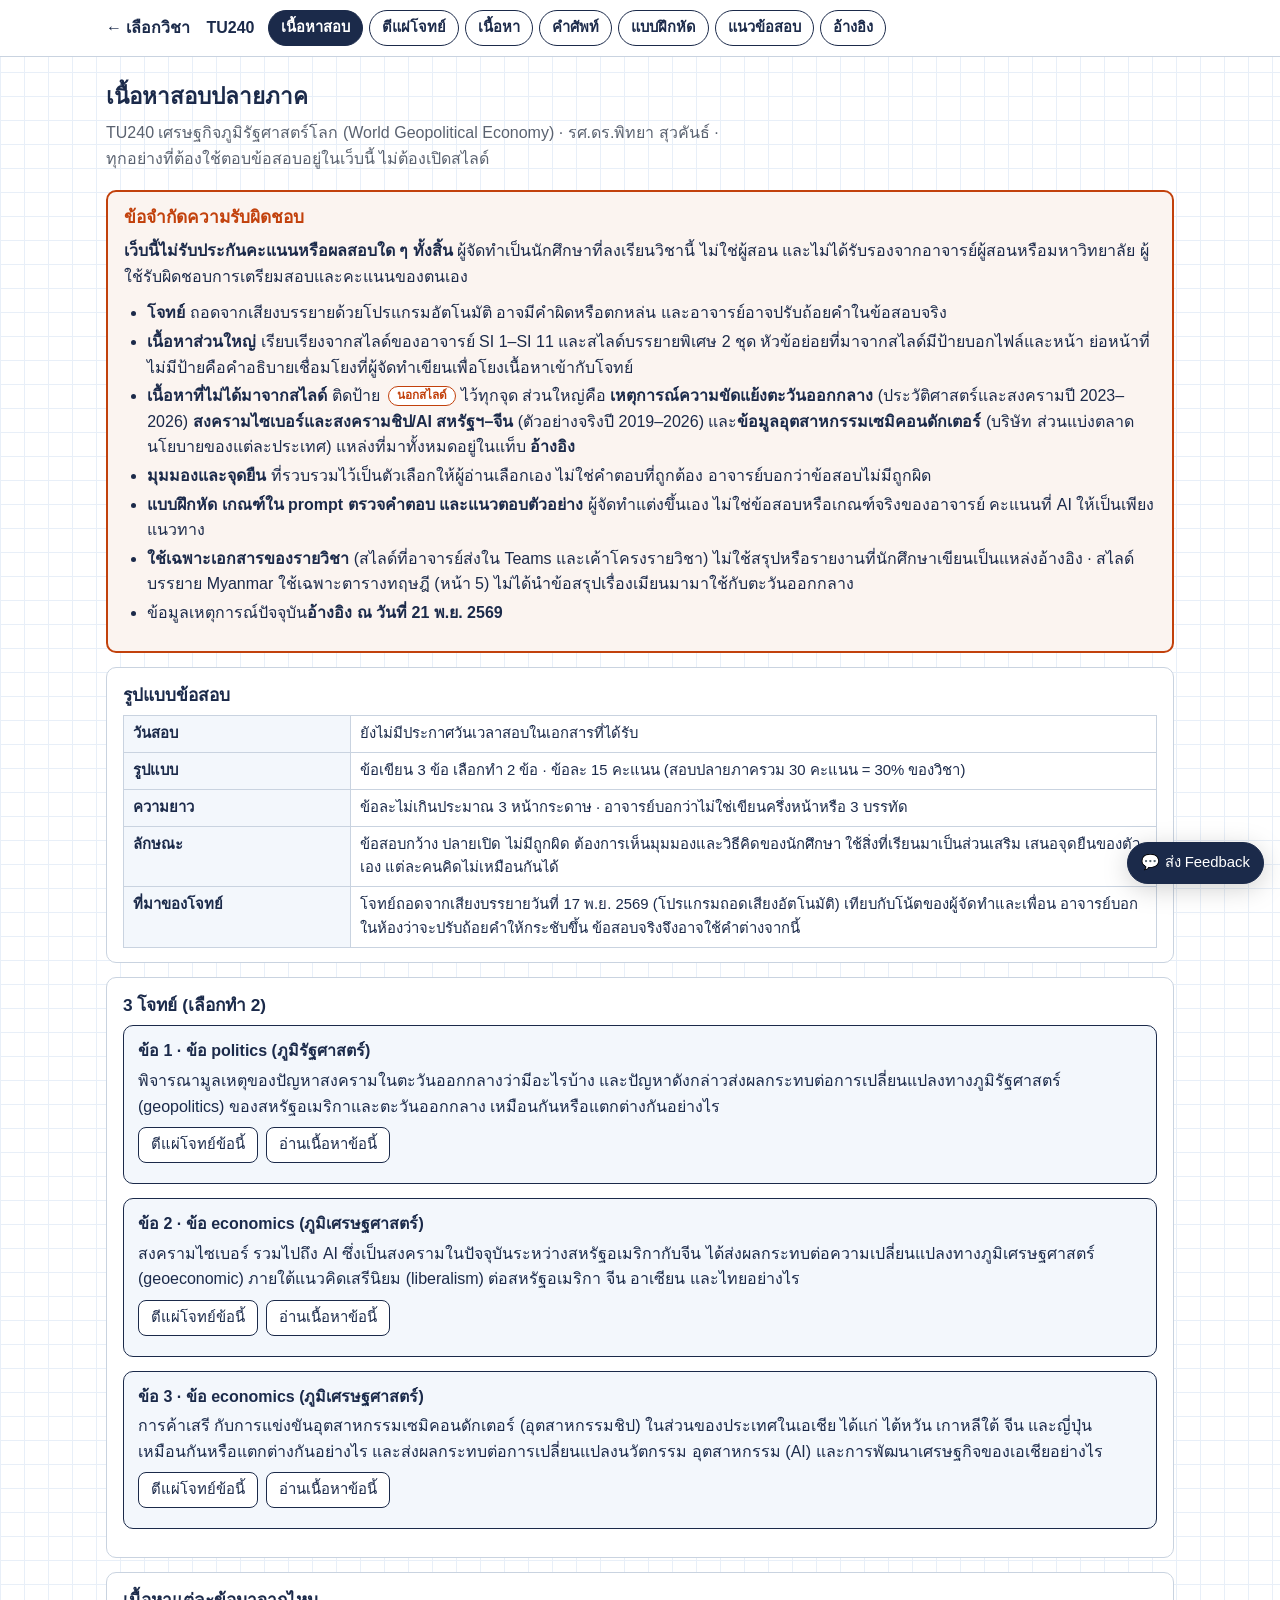
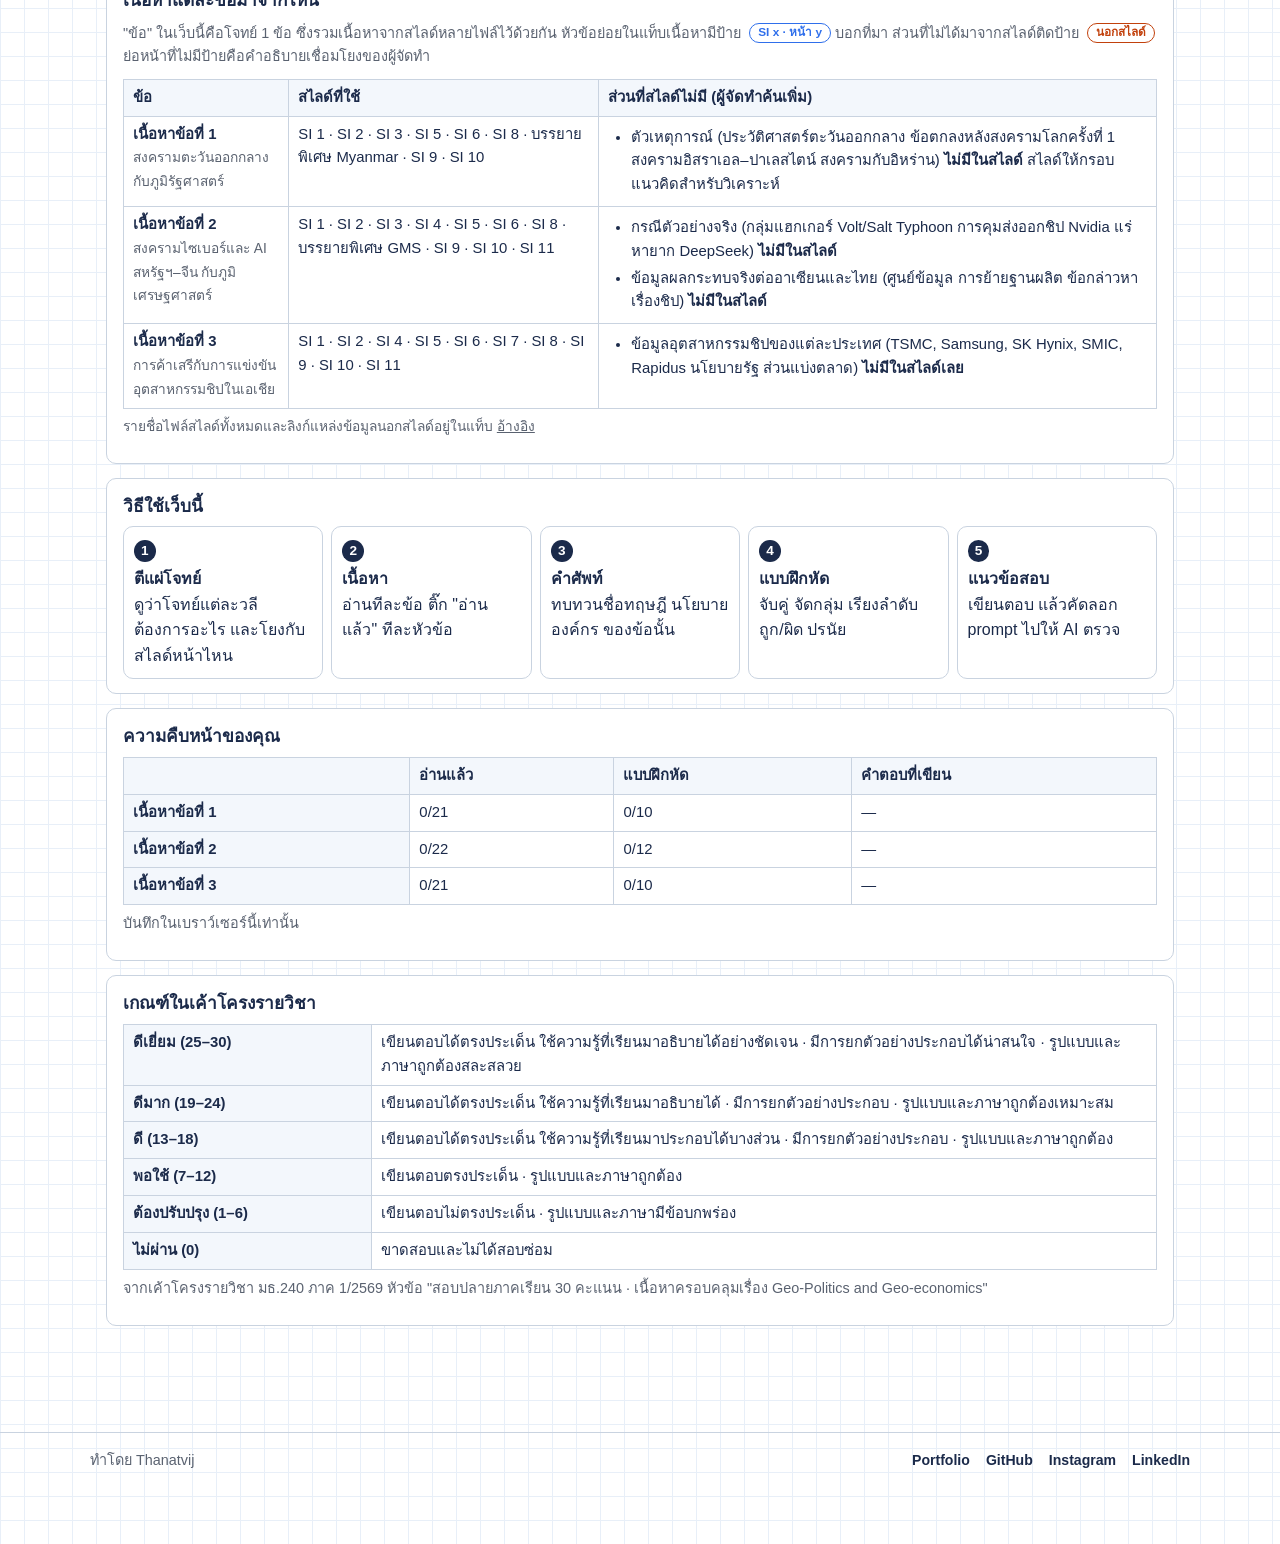
==== tu240/index.html @ 72156dab "Add TU240 World Geopolitical Economy study page Co-Authored-By: Claude Opus 5.5 <noreply@anthropic.c" ====
<!DOCTYPE html>
<html lang="th">
<head>
<meta charset="utf-8">
<!-- Google tag (gtag.js) -->
<script async src="https://www.googletagmanager.com/gtag/js?id=G-EE4KQJKJ57"></script>
<script>
  window.dataLayer = window.dataLayer || [];
  function gtag(){dataLayer.push(arguments);}
  gtag('js', new Date());

  gtag('config', 'G-EE4KQJKJ57');
</script>
<meta name="viewport" content="width=device-width, initial-scale=1, viewport-fit=cover">
<title>TU240 · ห้องติวสอบ</title>
<link rel="icon" href="../favicon.svg">
<link rel="stylesheet" href="../shared/style.css">
<style>
.panel{display:none}.panel.on{display:block}
.top .in{row-gap:6px}
.seg{display:flex;gap:6px;flex-wrap:wrap;margin:6px 0 14px}
.seg button{font:inherit;font-size:.92rem;font-weight:600;border:1.5px solid var(--ink);background:var(--paper);color:var(--ink);padding:6px 12px;border-radius:8px;cursor:pointer;text-align:left}
.seg button[aria-pressed=true]{background:var(--ink);color:var(--paper)}
.seg button small{display:block;font-weight:400;font-size:.78rem;opacity:.85}
.small{font-size:.86rem;color:var(--graphite)}
/* ป้ายที่มา */
.src{display:inline-block;font-size:.74rem;font-weight:600;line-height:1.5;border:1.5px solid var(--focus);color:var(--focus);border-radius:999px;padding:0 8px;margin-left:4px;vertical-align:2px;white-space:nowrap;background:var(--paper)}
.src.out{border-color:var(--warn);color:var(--warn)}
h4 .src{font-weight:600}
.src-line{font-size:.86rem;color:var(--graphite)}
/* เนื้อหา */
.study{display:grid;grid-template-columns:240px minmax(0,1fr);gap:16px;align-items:start}
@media (max-width:860px){.study{grid-template-columns:minmax(0,1fr)}.toc{position:static!important;max-height:none!important}}
.toc{position:sticky;top:64px;background:var(--paper);border:1.5px solid var(--line);border-radius:10px;padding:10px;max-height:calc(100vh - 80px);overflow:auto}
.toc a{display:block;padding:4px 6px;border-radius:6px;text-decoration:none;font-size:.92rem;color:var(--ink)}
.toc a.done::before{content:"✔ ";color:var(--good)}
.toc a:hover{background:var(--soft)}
.bar{height:8px;background:var(--soft);border-radius:99px;overflow:hidden;margin:6px 0 10px}.bar i{display:block;height:100%;background:var(--good);width:0}
.sec figure{margin:12px 0 16px;text-align:center}
.sec figure img{max-width:100%;height:auto;border:1.5px solid var(--line);border-radius:10px;background:#fff}
.sec figcaption,figcaption{font-size:.84rem;color:var(--graphite);margin-top:5px}
.ph .phbox{border:2px dashed var(--line);border-radius:10px;padding:26px 14px;background:repeating-linear-gradient(45deg,var(--soft),var(--soft) 12px,var(--paper) 12px,var(--paper) 24px);color:var(--graphite)}
.ph .phbox b{color:var(--ink)}
.grid3{display:grid;grid-template-columns:repeat(auto-fit,minmax(170px,1fr));gap:8px;margin:10px 0}
.grid3>div{border:1.5px solid var(--line);border-radius:10px;padding:9px 10px;background:var(--paper)}
.grid3 small{color:var(--graphite)}
.two{display:grid;grid-template-columns:repeat(auto-fit,minmax(260px,1fr));gap:10px;margin:10px 0}
.bridge{margin:0 0 12px;padding:8px 12px;border-left:3px solid var(--focus);background:var(--soft);color:var(--ink);font-size:.95em}
.three{display:grid;grid-template-columns:repeat(auto-fit,minmax(200px,1fr));gap:10px;margin:10px 0}
.three>.stance,.two>.stance{margin:0}
.two>figure,.three>figure{min-width:0;margin:0}
.sec figure img{max-width:100%;height:auto}
.two>div{border:1.5px solid var(--line);border-radius:10px;padding:10px 12px;background:var(--paper)}
.two h5,.stance h5{margin:0 0 6px;font-size:1rem}
.stance{border:1.5px solid var(--line);border-left:5px solid var(--focus);border-radius:10px;padding:10px 14px;margin:12px 0;background:var(--paper)}
.stance p{margin:5px 0}
.stance .cite{font-size:.9rem;color:var(--ink);background:var(--soft);border-radius:6px;padding:5px 8px}
.stance .weak{font-size:.9rem;color:var(--graphite)}
.outline li{margin:6px 0}
.readrow{display:flex;justify-content:flex-end;margin-top:8px;font-size:.9rem}
/* โจทย์ */
.qbox{border:1.5px solid var(--ink);border-radius:10px;padding:12px 14px;background:var(--soft);margin-bottom:14px}
.qbox b{display:block;margin-bottom:4px}
.phr{border:1.5px solid var(--line);border-radius:10px;padding:12px 14px;margin:12px 0;background:var(--paper)}
.phr .p{font-size:1.05rem;font-weight:700;background:color-mix(in srgb,var(--hi) 45%,transparent);display:inline;padding:1px 4px;border-radius:4px;box-decoration-break:clone;-webkit-box-decoration-break:clone}
.phr .num{font-family:var(--mono);font-weight:700;color:var(--focus);margin-right:6px}
.slidelist{list-style:none;padding:0;margin:8px 0}
.slidelist li{display:grid;grid-template-columns:230px minmax(0,1fr);gap:8px;border-top:1px dashed var(--line);padding:5px 0}
@media (max-width:640px){.slidelist li{grid-template-columns:1fr}}
.slidelist .fn{font-weight:600}
.slidelist .fn small{display:block;font-weight:400;color:var(--graphite);font-size:.78rem}
.outnote{border-left:4px solid var(--warn);padding:5px 10px;background:color-mix(in srgb,var(--warn) 7%,transparent);border-radius:4px;font-size:.92rem}
.heard{font-size:.92rem;color:var(--graphite);border-left:3px solid var(--line);padding-left:10px;margin:4px 0}
/* คำศัพท์ */
.vtools{display:flex;gap:8px;flex-wrap:wrap;align-items:center;margin:4px 0 12px}
.vtools input[type=search]{font:inherit;flex:1;min-width:200px;padding:7px 10px;border:1.5px solid var(--ink);border-radius:8px;background:var(--paper);color:var(--ink)}
.vgrid{display:grid;grid-template-columns:repeat(auto-fill,minmax(320px,1fr));gap:10px}
.vcard{border:1.5px solid var(--line);border-radius:10px;padding:11px 13px;background:var(--paper)}
.vcard.key{border-left:5px solid var(--hi);background:var(--paper);margin:0}
.vcard h4{margin:0 0 2px;border:0;padding:0;font-size:1.06rem}
.vcard .en{font-size:.86rem;color:var(--graphite);margin-bottom:6px}
.vcard .ty{display:inline-block;font-size:.76rem;font-weight:700;border-radius:6px;padding:1px 8px;background:var(--ink);color:var(--paper);margin-bottom:6px}
.vcard .what{font-weight:600;margin:4px 0}
.vcard .def{margin:4px 0}
.vcard .use,.vcard .vsrc{font-size:.86rem;color:var(--graphite);margin:4px 0 0}
/* แบบฝึกหัด */
.act{border:1.5px solid var(--line);border-radius:10px;padding:14px 16px;margin-bottom:16px;background:var(--paper)}
.act h3{display:flex;gap:8px;align-items:center;flex-wrap:wrap}
.act .tag{font-size:.75rem;font-weight:600;border:1.5px solid var(--focus);color:var(--focus);border-radius:999px;padding:0 8px}
.act .done-chip{font-size:.78rem;font-weight:600;color:var(--good)}
.choice{display:block;width:100%;text-align:left;font:inherit;border:1.5px solid var(--line);background:var(--paper);color:var(--ink);border-radius:8px;padding:7px 10px;margin:5px 0;cursor:pointer}
.choice.right,.ok{border-color:var(--good)!important;background:color-mix(in srgb,var(--good) 16%,transparent)}
.choice.wrong,.bad{border-color:var(--warn)!important;background:color-mix(in srgb,var(--warn) 14%,transparent)}
.mq{margin:0 0 14px}.mq .qtext{font-weight:600}
.explain{font-size:.93rem;margin-top:4px}
.prow{display:grid;grid-template-columns:minmax(0,1fr) minmax(0,1.3fr);gap:8px;align-items:center;border:1.5px solid var(--line);border-radius:8px;padding:6px 8px;margin:6px 0}
@media (max-width:640px){.prow{grid-template-columns:1fr}}
.prow select{font:inherit;width:100%;padding:6px 8px;border:1.5px solid var(--line);border-radius:8px;background:var(--paper);color:var(--ink)}
.prow .fix{grid-column:1/-1;font-size:.88rem;color:var(--graphite)}
.olist{list-style:none;padding:0;margin:8px 0}
.olist li{display:flex;gap:8px;align-items:center;border:1.5px solid var(--line);border-radius:8px;padding:6px 8px;margin:6px 0;background:var(--paper)}
.olist li .n{font-family:var(--mono);font-weight:600;min-width:1.6em}
.olist li .tx{flex:1}
.olist li button{font:inherit;border:1.5px solid var(--ink);background:var(--paper);color:var(--ink);border-radius:6px;padding:0 8px;cursor:pointer;line-height:1.7}
.olist li button:disabled{opacity:.35}
.tfrow{border:1.5px solid var(--line);border-radius:8px;padding:8px 10px;margin:6px 0}
.tfrow .btns{display:flex;gap:6px;margin-top:6px}
.result{font-weight:600;margin-top:6px}
/* แนวข้อสอบ */
.essay{width:100%;min-height:340px;font:inherit;font-size:1rem;line-height:1.7;padding:12px;border:1.5px solid var(--ink);border-radius:10px;background:var(--paper);color:var(--ink);resize:vertical}
.meter{display:flex;gap:10px;flex-wrap:wrap;align-items:center;font-size:.9rem;margin:6px 0}
.meter .m{border:1px dashed var(--line);border-radius:8px;padding:3px 9px}
.meter .m b{font-family:var(--mono)}
.warnline{color:var(--warn);font-weight:600}
.okline{color:var(--good);font-weight:600}
.promptbox{width:100%;min-height:220px;font-family:var(--mono);font-size:.8rem;padding:10px;border:1.5px solid var(--line);border-radius:8px;background:var(--soft);color:var(--ink)}
.checklist label{display:block;margin:3px 0}
.model h3{font-size:1.05rem;margin-top:14px}
/* ภาพรวม */
.stat{border:1px dashed var(--line);border-radius:8px;padding:6px 10px;display:inline-block;margin:0 6px 6px 0}.stat b{font-size:1.05rem}
.flow{display:grid;grid-template-columns:repeat(auto-fit,minmax(150px,1fr));gap:8px;counter-reset:f}
.flow div{border:1.5px solid var(--line);border-radius:10px;padding:10px;background:var(--paper);counter-increment:f}
.flow div::before{content:counter(f);display:inline-block;width:1.6em;height:1.6em;line-height:1.6em;text-align:center;border-radius:50%;background:var(--ink);color:var(--paper);font-weight:700;font-size:.85rem;margin-bottom:4px}
.flow b{display:block}
.disc{border:2px solid var(--warn);border-radius:10px;padding:12px 16px;background:color-mix(in srgb,var(--warn) 6%,var(--paper));margin-bottom:14px}
.disc h3{color:var(--warn)}
/* ส่งออก */
.exportbar{display:flex;gap:8px;flex-wrap:wrap;align-items:center;border:1.5px dashed var(--focus);border-radius:10px;padding:8px 12px;margin:0 0 14px}
.exportbar select{font:inherit;padding:4px 8px;border:1.5px solid var(--line);border-radius:8px;background:var(--paper);color:var(--ink)}
.reflist li{margin:6px 0}
.reflist a{word-break:break-word}
/* พิมพ์ PDF */
@media print{
  body.printing #printRoot{font-size:10.5pt}
  body.printing #printRoot h3{font-size:13.5pt;margin:6mm 0 2mm;border-bottom:1px solid #c9d3e0;padding-bottom:1mm}
  body.printing #printRoot h4{font-size:11.5pt;border-left:3pt solid #2f6feb;padding-left:2.5mm;margin:4mm 0 1.5mm;break-after:avoid}
  body.printing #printRoot figure{break-inside:avoid;page-break-inside:avoid;text-align:center;margin:3mm 0}
  body.printing #printRoot figure img{max-width:100%;max-height:200mm}
  body.printing #printRoot .stance,body.printing #printRoot .vcard,body.printing #printRoot .grid3>div,body.printing #printRoot .two>div{break-inside:avoid;page-break-inside:avoid}
  body.printing #printRoot .src{border:1px solid #2f6feb;color:#2f6feb;-webkit-print-color-adjust:exact;print-color-adjust:exact}
  body.printing #printRoot .src.out{border-color:#c2410c;color:#c2410c}
  body.printing #printRoot .vgrid{display:block}
  body.printing #printRoot .vcard{margin:0 0 3mm}
  body.printing #printRoot .ph .phbox{background:#fff!important}
    body.printing #printRoot .print-section .sec{break-before:page;page-break-before:always}
  body.printing #printRoot .print-section .sec:first-of-type{break-before:auto;page-break-before:auto}
  body.printing #printRoot h3,body.printing #printRoot h4,body.printing #printRoot h5{break-after:avoid;page-break-after:avoid}
  body.printing #printRoot .two,body.printing #printRoot .three{display:block}
  body.printing #printRoot .two>*,body.printing #printRoot .three>*{margin:0 0 8pt}
  body.printing #printRoot .stance,body.printing #printRoot .key,body.printing #printRoot figure,body.printing #printRoot tr,body.printing #printRoot li,body.printing #printRoot .vcard,body.printing #printRoot .phr,body.printing #printRoot .qbox{break-inside:avoid;page-break-inside:avoid}
  body.printing #printRoot figure img{max-height:150mm;width:auto;max-width:100%;display:block;margin:0 auto}
  body.printing #printRoot .ptoc{font-size:10pt;line-height:1.45;margin:0;padding-left:1.4em}
  body.printing #printRoot .ptoc>li{break-inside:avoid;page-break-inside:avoid;margin:0 0 6pt}
  body.printing #printRoot .ptoc ol{display:grid;grid-template-columns:1fr 1fr;column-gap:18pt;row-gap:1pt;margin:2pt 0 0;padding-left:1.4em}
  body.printing #printRoot .ptoc ol li{break-inside:avoid;page-break-inside:avoid}
}
</style>
</head>
<body>
<div class="top"><div class="in" role="tablist">
  <a class="brand" href="../index.html">← เลือกวิชา</a>
  <b style="margin-right:8px">TU240</b>
  <button role="tab" data-tab="overview">เนื้อหาสอบ</button>
  <button role="tab" data-tab="breakdown">ตีแผ่โจทย์</button>
  <button role="tab" data-tab="study">เนื้อหา</button>
  <button role="tab" data-tab="vocab">คำศัพท์</button>
  <button role="tab" data-tab="practice">แบบฝึกหัด</button>
  <button role="tab" data-tab="exam">แนวข้อสอบ</button>
  <button role="tab" data-tab="refs">อ้างอิง</button>
</div></div>

<main class="wrap">
  <section class="panel" id="overview"></section>
  <section class="panel" id="breakdown"></section>
  <section class="panel" id="study"></section>
  <section class="panel" id="vocab"></section>
  <section class="panel" id="practice"></section>
  <section class="panel" id="exam"></section>
  <section class="panel" id="refs"></section>
</main>
<div id="printRoot"></div>

<script src="data/core.js"></script>
<script src="data/q1.js"></script>
<script src="data/q2.js"></script>
<script src="data/q3.js"></script>
<script src="data/plus.js"></script>
<script src="data/story.js"></script>
<script src="data/story2.js"></script>
<script src="data/story3.js"></script>
<script src="data/story4.js"></script>
<script src="data/v1.js"></script>
<script src="data/v2.js"></script>
<script src="data/v3.js"></script>
<script src="data/models.js"></script>
<script src="data/images.js"></script>
<script src="app.js"></script>
<script src="../shared/site-services.js"></script>
</body>
</html>
---- shared/style.css ----
@font-face{font-family:Plex;src:url(../fonts/ibm-plex-sans-thai-thai-400-normal.woff2);font-weight:400;unicode-range:U+0E00-0E7F}
@font-face{font-family:Plex;src:url(../fonts/ibm-plex-sans-thai-thai-600-normal.woff2);font-weight:600;unicode-range:U+0E00-0E7F}
@font-face{font-family:Plex;src:url(../fonts/ibm-plex-sans-thai-thai-700-normal.woff2);font-weight:700;unicode-range:U+0E00-0E7F}
@font-face{font-family:Plex;src:url(../fonts/ibm-plex-sans-thai-latin-400-normal.woff2);font-weight:400}
@font-face{font-family:Plex;src:url(../fonts/ibm-plex-sans-thai-latin-600-normal.woff2);font-weight:600}
@font-face{font-family:Plex;src:url(../fonts/ibm-plex-sans-thai-latin-700-normal.woff2);font-weight:700}
@font-face{font-family:PlexMono;src:url(../fonts/ibm-plex-mono-latin-400-normal.woff2);font-weight:400}
@font-face{font-family:PlexMono;src:url(../fonts/ibm-plex-mono-latin-600-normal.woff2);font-weight:600}
:root{
  --paper:#FFFFFF;--grid:#E8EFF8;--ink:#1B2A4A;--graphite:#5A6270;--line:#C9D3E0;--soft:#F3F7FC;
  --good:#34A56F;--warn:#C2410C;--hi:#FFD84D;--focus:#2F6FEB;
  --sans:Plex,"Noto Sans Thai","Sukhumvit Set",Tahoma,sans-serif;--mono:PlexMono,ui-monospace,Menlo,Consolas,monospace;
  box-sizing:border-box;padding-top:env(safe-area-inset-top,0px);padding-bottom:env(safe-area-inset-bottom,0px);
}
@media (prefers-color-scheme:dark){:root{--paper:#0F1726;--grid:#17223A;--ink:#E4EAF5;--graphite:#9AA6B8;--line:#2C3A55;--soft:#16213A;--good:#2F9A66;--warn:#FB923C;--hi:#E5B800;--focus:#6FA0FF}}
*,*::before,*::after{box-sizing:inherit}
body{margin:0;font-family:var(--sans);color:var(--ink);font-size:16px;line-height:1.6;background-color:var(--paper);
  background-image:linear-gradient(var(--grid) 1px,transparent 1px),linear-gradient(90deg,var(--grid) 1px,transparent 1px);background-size:24px 24px}
a{color:inherit}
.wrap{max-width:1100px;margin:0 auto;padding:22px 16px 60px}
.top{position:sticky;top:0;z-index:5;background:var(--paper);border-bottom:1.5px solid var(--line)}
.top .in{max-width:1100px;margin:0 auto;padding:10px 16px;display:flex;gap:6px;flex-wrap:wrap;align-items:center}
.top .brand{font-weight:700;margin-right:10px;text-decoration:none;white-space:nowrap}
.top button,.pill{font:inherit;font-size:.92rem;font-weight:600;border:1.5px solid var(--ink);background:var(--paper);color:var(--ink);padding:5px 12px;border-radius:999px;cursor:pointer;text-decoration:none;display:inline-block}
.top button[aria-selected=true]{background:var(--ink);color:var(--paper)}
button:focus-visible,a:focus-visible,select:focus-visible,input:focus-visible,summary:focus-visible{outline:3px solid var(--focus);outline-offset:2px}
h1{font-size:1.9rem;margin:0 0 4px;letter-spacing:-.01em}
h2{font-size:1.4rem;margin:0 0 6px}
h3{font-size:1.08rem;margin:0 0 6px}
h4{font-size:1rem;margin:18px 0 6px;border-left:4px solid var(--focus);padding-left:9px}
p{margin:7px 0 11px}
ul,ol{margin:7px 0 13px;padding-left:1.45rem}
li{margin:3px 0}
.sec{scroll-margin-top:86px}
.sec h3{font-size:1.22rem;margin-bottom:10px}
.sec .t{margin:9px 0 15px}
.key{background:var(--soft);border-left:5px solid var(--hi);padding:10px 12px;border-radius:6px;margin:10px 0}
.rule{background:var(--soft);border:1.5px solid var(--line);padding:10px 12px;border-radius:8px;margin:10px 0}
.formula{font-family:var(--mono);font-weight:600;text-align:center;padding:10px;border:1.5px dashed var(--line);border-radius:8px;margin:10px 0;background:var(--soft)}
.source-note{font-size:.86rem;color:var(--graphite);border-top:1px solid var(--line);padding-top:8px;margin-top:15px}
.lead{color:var(--graphite);margin:0 0 18px;max-width:70ch}
.sheet{background:var(--paper);border:1.5px solid var(--line);border-radius:10px;padding:14px 16px;margin-bottom:14px}
.hint{color:var(--graphite);font-size:.9rem}
.btn{font:inherit;font-size:.93rem;border:1.5px solid var(--ink);background:var(--paper);color:var(--ink);padding:5px 12px;border-radius:8px;cursor:pointer;text-decoration:none;display:inline-block}
.btn.main{background:var(--ink);color:var(--paper)}
.btn:disabled{opacity:.6;cursor:default}
.row{display:flex;gap:8px;flex-wrap:wrap;align-items:center;margin:8px 0}
.chip{display:inline-block;font-size:.8rem;font-weight:600;border-radius:999px;padding:1px 10px;border:1.5px solid var(--line)}
.chip.ready{border-color:var(--good);color:var(--good)}
.chip.empty{color:var(--graphite)}
.chip.high{background:color-mix(in srgb,var(--warn) 18%,transparent);border-color:var(--warn)}
.chip.mid{background:color-mix(in srgb,var(--hi) 30%,transparent);border-color:var(--hi)}
.chip.low{color:var(--graphite)}
.empty-state{border:1.5px dashed var(--line);border-radius:10px;padding:22px;text-align:center;color:var(--graphite)}
.t{border-collapse:collapse;width:100%;font-size:.93rem}.t th,.t td{border:1px solid var(--line);padding:6px 9px;text-align:left;vertical-align:top}.t th{background:var(--soft);font-weight:600}
.scroll{overflow-x:auto}
pre,code{font-family:var(--mono)}
pre{background:var(--soft);border-radius:8px;padding:10px;overflow-x:auto;font-size:.88rem}
details{border:1.5px solid var(--line);border-radius:10px;padding:8px 12px;margin:8px 0;background:var(--paper)}
details summary{cursor:pointer;font-weight:600}
.site-footer{border-top:1.5px solid var(--line);margin-top:32px;padding:16px 16px calc(72px + env(safe-area-inset-bottom,0px))}
.site-footer-in{max-width:1100px;margin:0 auto;display:flex;flex-wrap:wrap;gap:10px 18px;align-items:center;justify-content:space-between}
.site-footer-links{display:flex;gap:16px;flex-wrap:wrap}
.site-footer-links a{font-size:.88rem;font-weight:600;text-decoration:none;color:var(--ink);border-bottom:1.5px solid transparent}
.site-footer-links a:hover{border-bottom-color:var(--ink)}
@media (prefers-reduced-motion:reduce){*{transition:none!important}}

/* Feedback และ Analytics */
.tutor-feedback{position:fixed;right:max(16px,env(safe-area-inset-right));bottom:max(16px,env(safe-area-inset-bottom));z-index:20;filter:drop-shadow(0 5px 12px rgba(0,0,0,.18))}.tutor-feedback .btn{padding:8px 13px;border-radius:999px}
.feedback-dialog{width:min(560px,calc(100% - 28px));border:1.5px solid var(--ink);border-radius:14px;padding:0;background:var(--paper);color:var(--ink);box-shadow:0 16px 50px rgba(0,0,0,.3)}.feedback-dialog::backdrop{background:rgba(8,15,30,.66)}
.feedback-dialog form{padding:18px}.feedback-dialog label{display:block;font-weight:600;margin:12px 0}.feedback-dialog select,.feedback-dialog textarea{display:block;width:100%;margin-top:5px;font:inherit;color:var(--ink);background:var(--paper);border:1.5px solid var(--line);border-radius:8px;padding:8px 10px}.feedback-dialog textarea{resize:vertical}
.feedback-head{display:flex;gap:12px;align-items:flex-start;justify-content:space-between;border-bottom:1px solid var(--line);padding-bottom:10px}.feedback-head b{font-size:1.12rem}.feedback-head p{font-size:.9rem;color:var(--graphite);margin:2px 0}.feedback-close{border:0;background:transparent;color:var(--ink);font:400 1.8rem/1 var(--sans);cursor:pointer}.feedback-privacy{font-size:.82rem;color:var(--graphite)}.feedback-actions{display:flex;justify-content:flex-end;gap:8px;margin-top:12px}.feedback-status{min-height:1.5em;color:var(--good);font-size:.9rem}.feedback-status b{color:var(--warn)}
.analytics-consent{position:fixed;left:50%;bottom:max(14px,env(safe-area-inset-bottom));transform:translateX(-50%);z-index:30;width:min(720px,calc(100% - 28px));background:var(--paper);border:1.5px solid var(--ink);border-radius:12px;padding:12px 14px;box-shadow:0 8px 24px rgba(0,0,0,.22);display:flex;gap:16px;align-items:center;justify-content:space-between}.analytics-consent p{margin:2px 0;font-size:.88rem;color:var(--graphite)}.analytics-consent .row{flex-wrap:nowrap}
@media(max-width:640px){.analytics-consent{align-items:stretch;flex-direction:column}.analytics-consent .row{justify-content:flex-end}.tutor-feedback{bottom:12px;right:12px}}
#printRoot{display:none}
.pdfbtn{border-color:var(--focus);color:var(--focus)}
.memory-link{font-size:.9rem;font-weight:600;text-decoration:none;color:var(--focus);align-self:flex-start}
.memory-link:hover,.memory-review:hover{text-decoration:underline}
@media print{
  @page{size:A4;margin:16mm 14mm 18mm}
  body.printing{background:#fff!important;color:#111!important;font-family:var(--sans)!important;font-size:11pt;line-height:1.5}
  body.printing>*:not(#printRoot){display:none!important}
  body.printing #printRoot{display:block!important;background:#fff!important;color:#111!important;width:100%}
  body.printing #printRoot .print-head{border-bottom:2px solid #1b2a4a;margin-bottom:9mm;padding-bottom:4mm}
  body.printing #printRoot .print-head h1{font-size:18pt;margin:0 0 2mm}
  body.printing #printRoot .print-head p{margin:0;color:#4b5563}
  body.printing #printRoot .print-code{font-weight:700;color:#2f6feb;letter-spacing:.04em}
  body.printing #printRoot .print-section{break-before:page;page-break-before:always}
  body.printing #printRoot .print-section:first-child{break-before:auto;page-break-before:auto}
  body.printing #printRoot .print-section h2{font-size:16pt;margin:0 0 4mm}
  body.printing #printRoot .topic{color:#5a6270;font-size:9pt}
  body.printing #printRoot table,
  body.printing #printRoot tr,
  body.printing #printRoot .key,
  body.printing #printRoot .rule,
  body.printing #printRoot .formula,
  body.printing #printRoot pre,
  body.printing #printRoot details{break-inside:avoid;page-break-inside:avoid}
  body.printing #printRoot thead{display:table-header-group}
  body.printing #printRoot .key,
  body.printing #printRoot .rule,
  body.printing #printRoot .formula,
  body.printing #printRoot .t th{background:#f3f7fc!important;-webkit-print-color-adjust:exact;print-color-adjust:exact}
  body.printing #printRoot a{text-decoration:none;color:#111}
  body.printing #printRoot .print-page-number{position:fixed;right:0;bottom:-11mm;font-size:9pt;color:#5a6270}
  body.printing #printRoot .print-page-number::after{content:"หน้า " counter(page)}
  .tutor-feedback,.feedback-dialog{display:none!important}
}
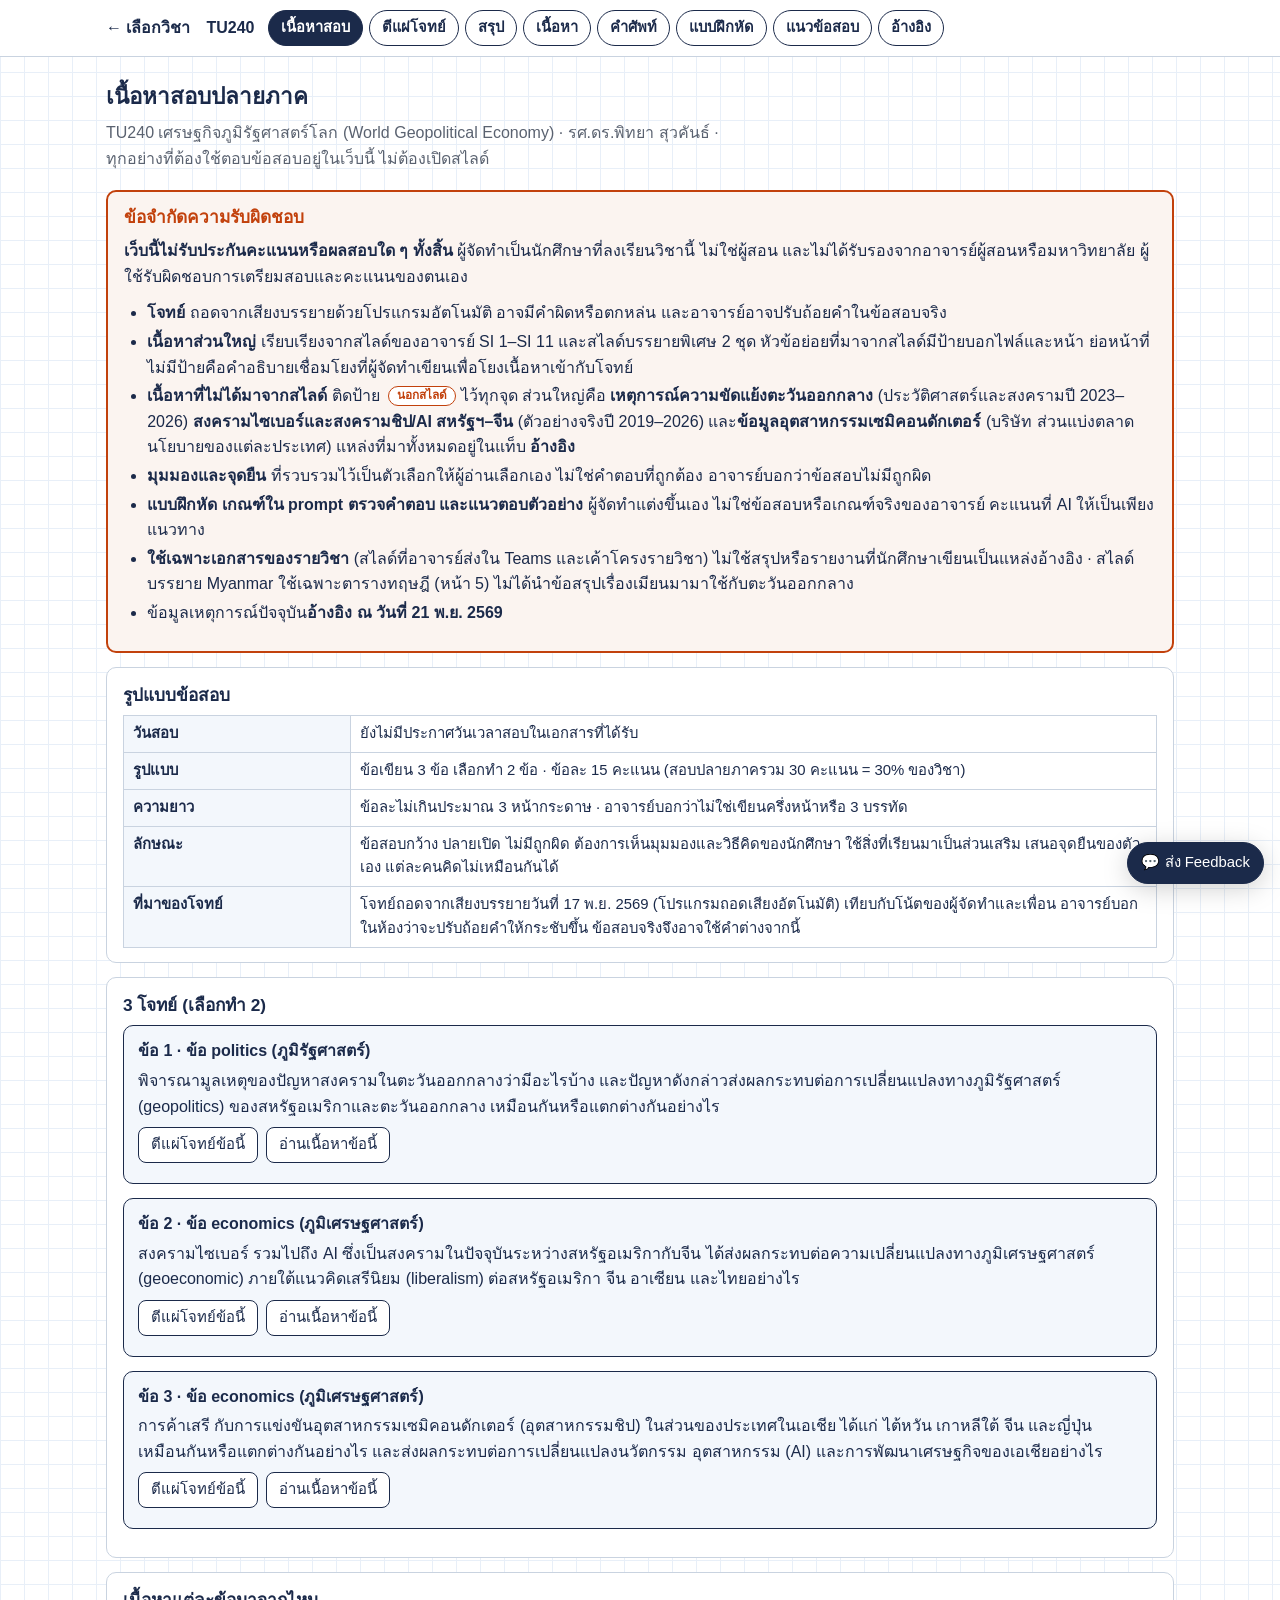
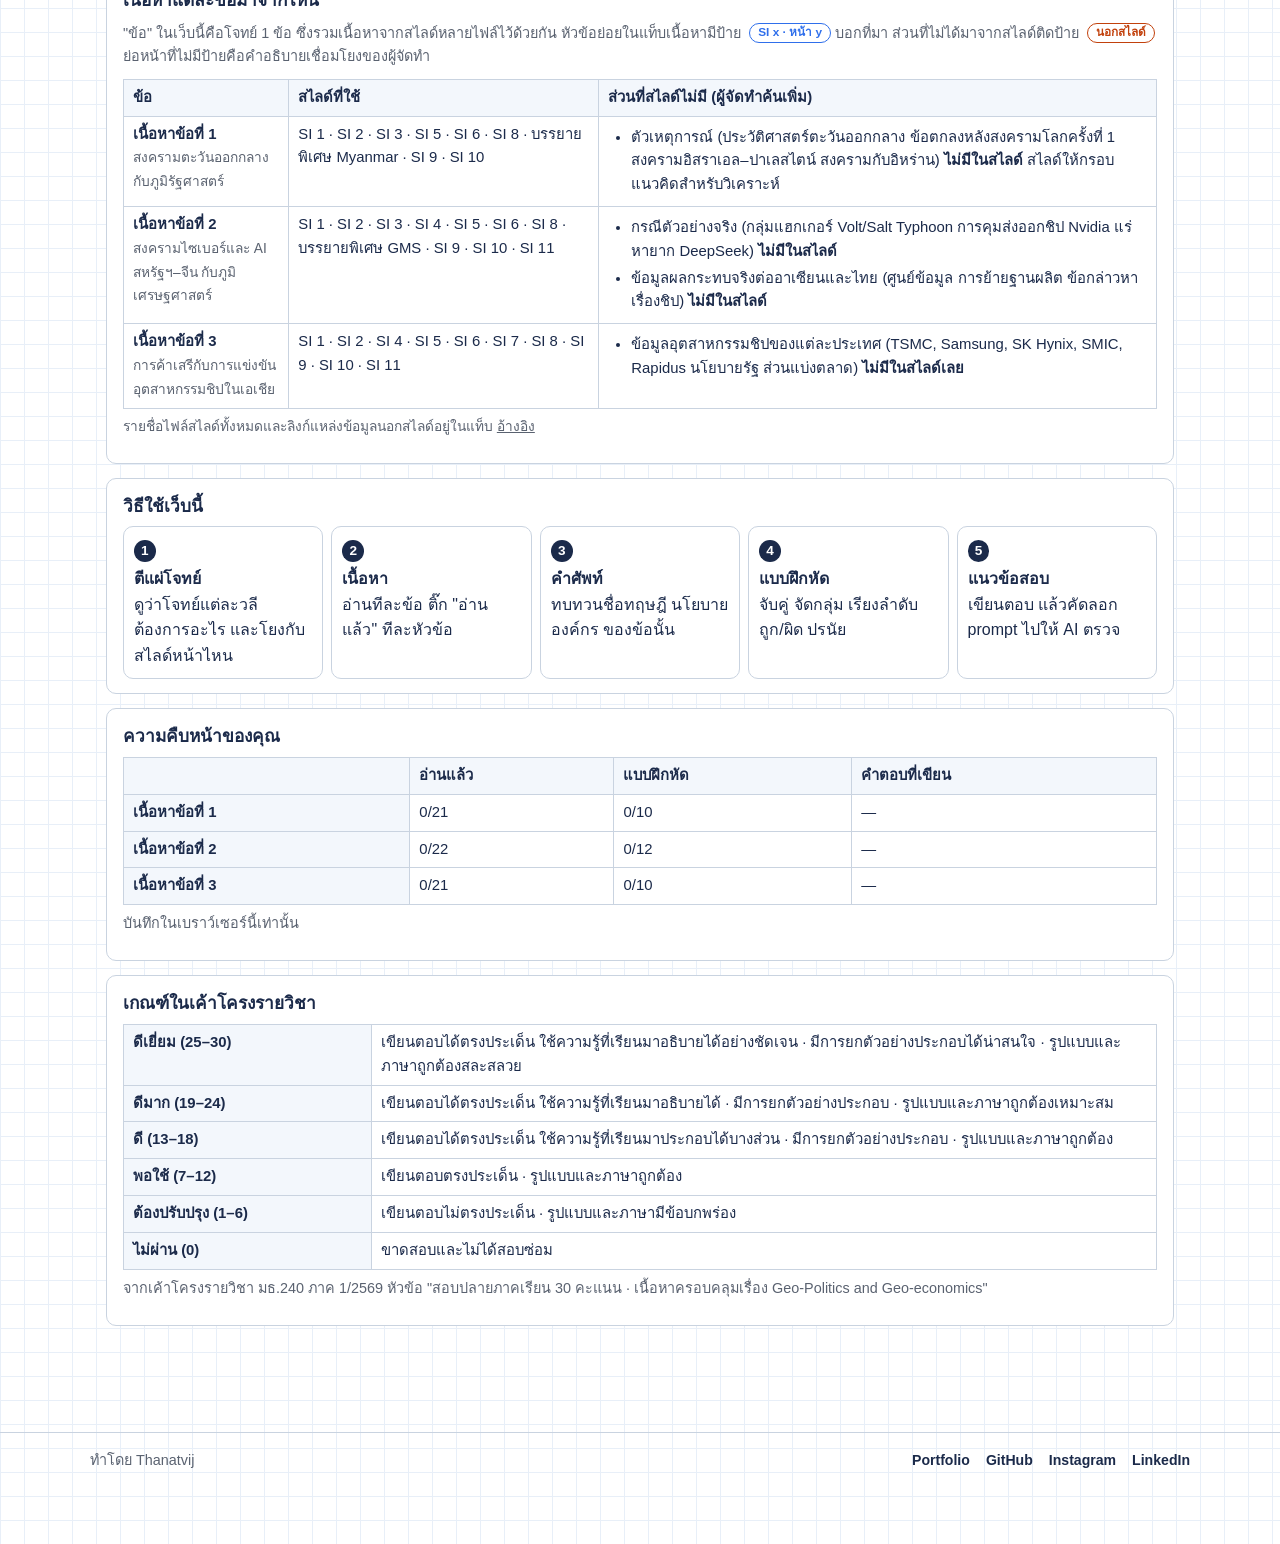
==== commit de991ca2: "TU240: summary tab, new charts, chip journey, hidden private tab" ====
--- a/tu240/index.html
+++ b/tu240/index.html
@@ -162,6 +162,7 @@
   <b style="margin-right:8px">TU240</b>
   <button role="tab" data-tab="overview">เนื้อหาสอบ</button>
   <button role="tab" data-tab="breakdown">ตีแผ่โจทย์</button>
+  <button role="tab" data-tab="summary">สรุป</button>
   <button role="tab" data-tab="study">เนื้อหา</button>
   <button role="tab" data-tab="vocab">คำศัพท์</button>
   <button role="tab" data-tab="practice">แบบฝึกหัด</button>
@@ -172,6 +173,7 @@
 <main class="wrap">
   <section class="panel" id="overview"></section>
   <section class="panel" id="breakdown"></section>
+  <section class="panel" id="summary"></section>
   <section class="panel" id="study"></section>
   <section class="panel" id="vocab"></section>
   <section class="panel" id="practice"></section>
@@ -189,6 +191,9 @@
 <script src="data/story2.js"></script>
 <script src="data/story3.js"></script>
 <script src="data/story4.js"></script>
+<script src="data/story5.js"></script>
+<script src="data/mine.js"></script>
+<script src="data/mine.enc.js"></script>
 <script src="data/v1.js"></script>
 <script src="data/v2.js"></script>
 <script src="data/v3.js"></script>
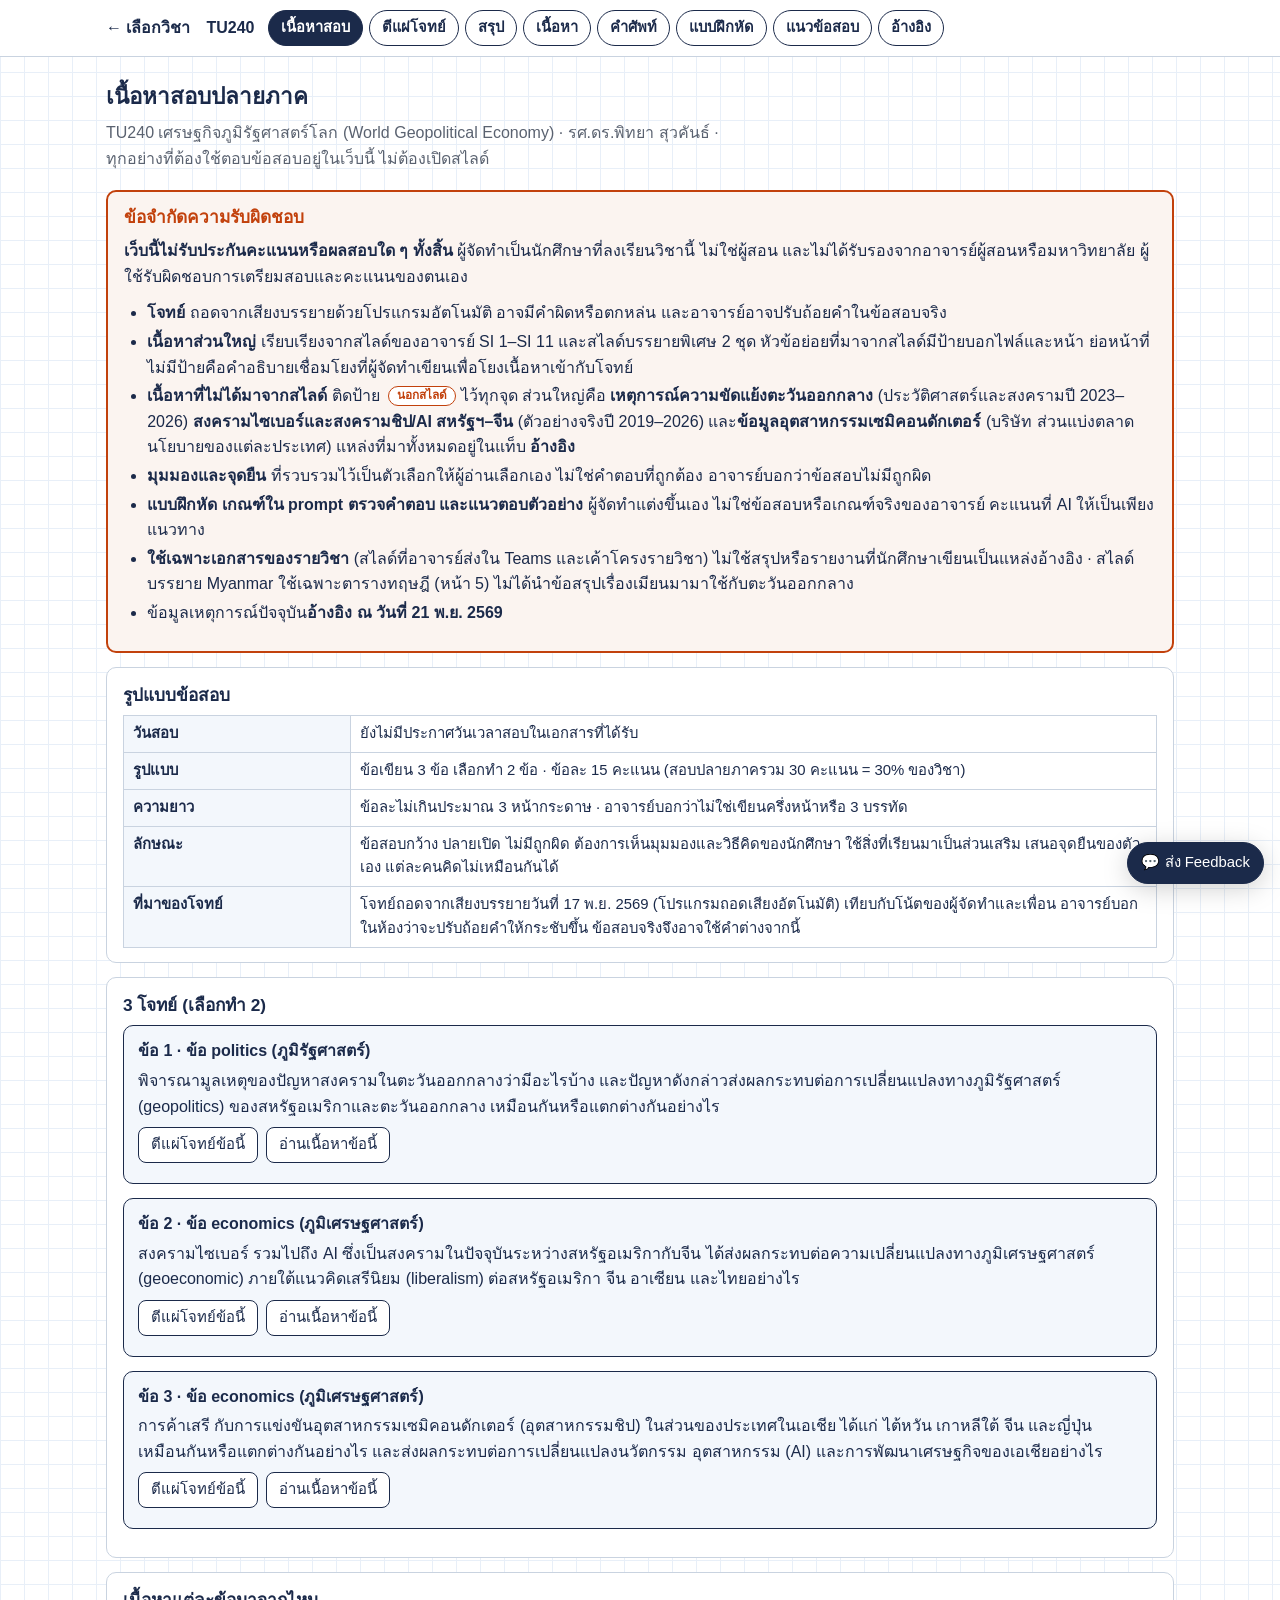
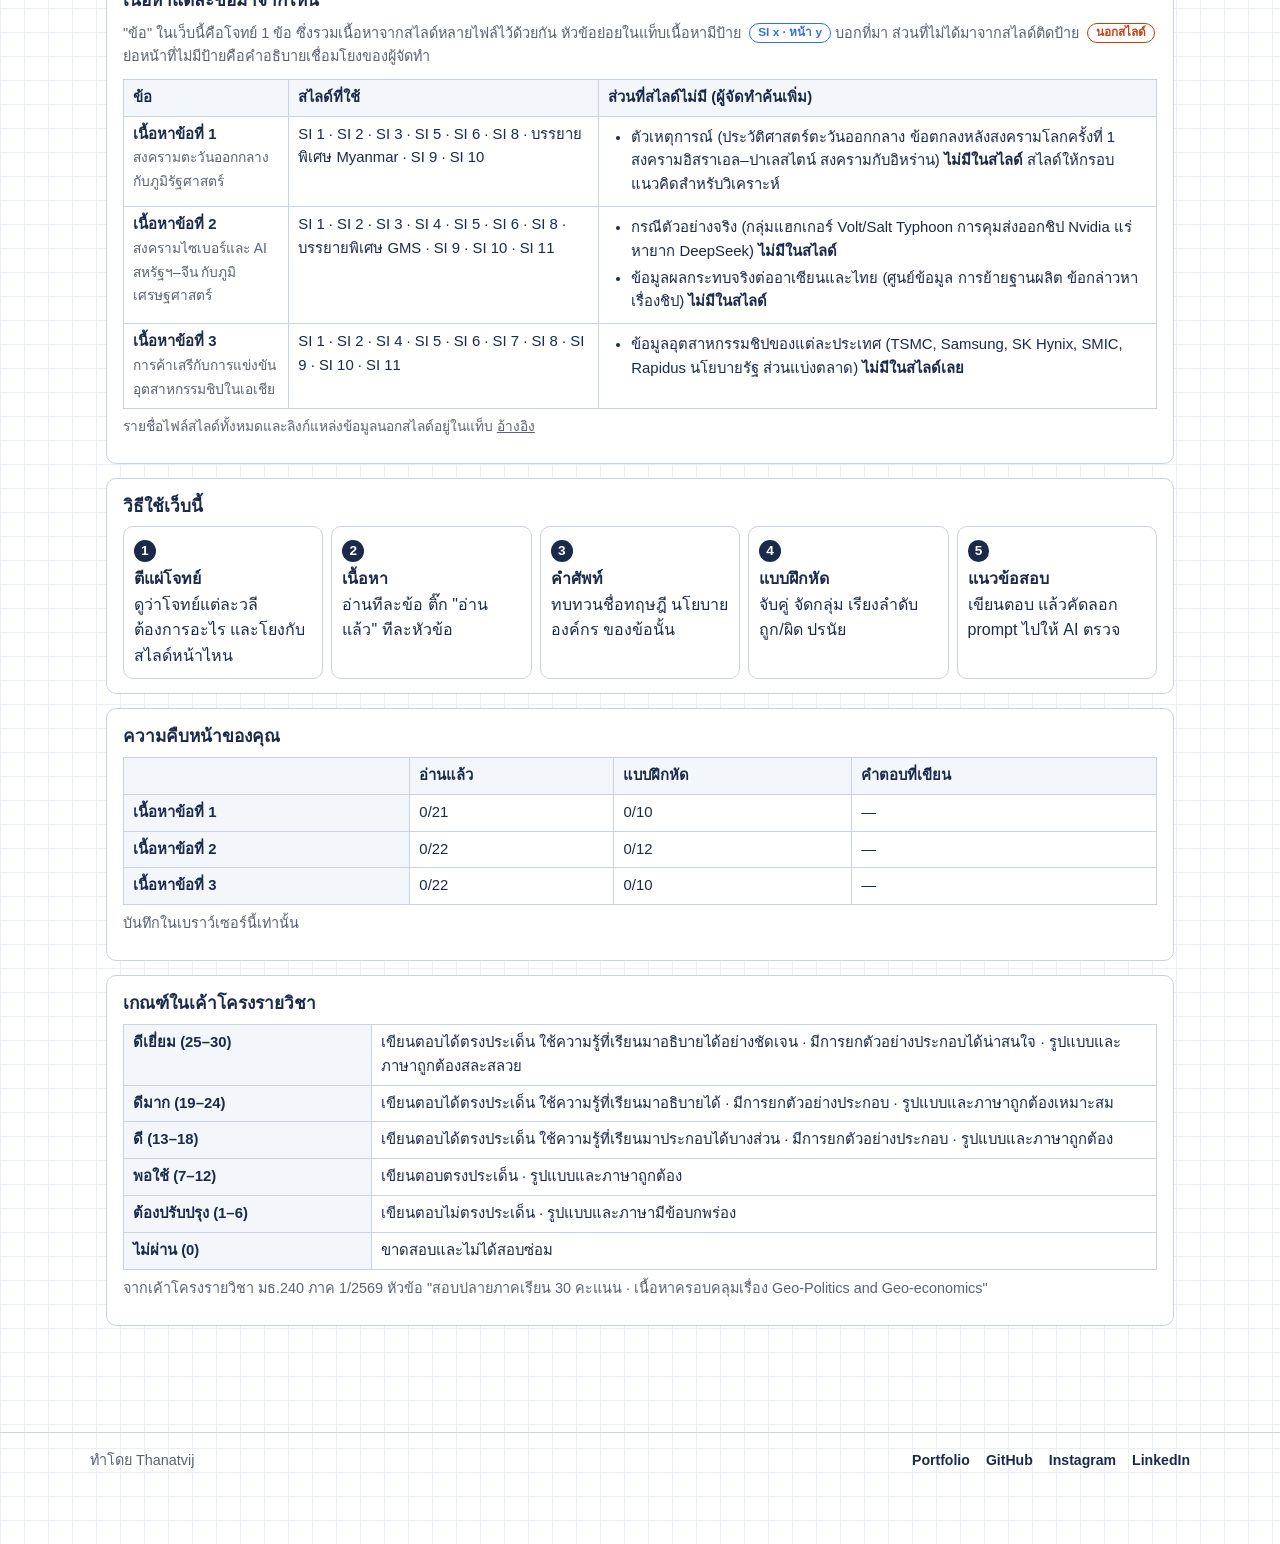
==== commit 9d65b372: "TU240: add summary tab, new charts, chip journey section" ====
--- a/tu240/index.html
+++ b/tu240/index.html
@@ -193,7 +193,6 @@
 <script src="data/story4.js"></script>
 <script src="data/story5.js"></script>
 <script src="data/mine.js"></script>
-<script src="data/mine.enc.js"></script>
 <script src="data/v1.js"></script>
 <script src="data/v2.js"></script>
 <script src="data/v3.js"></script>
